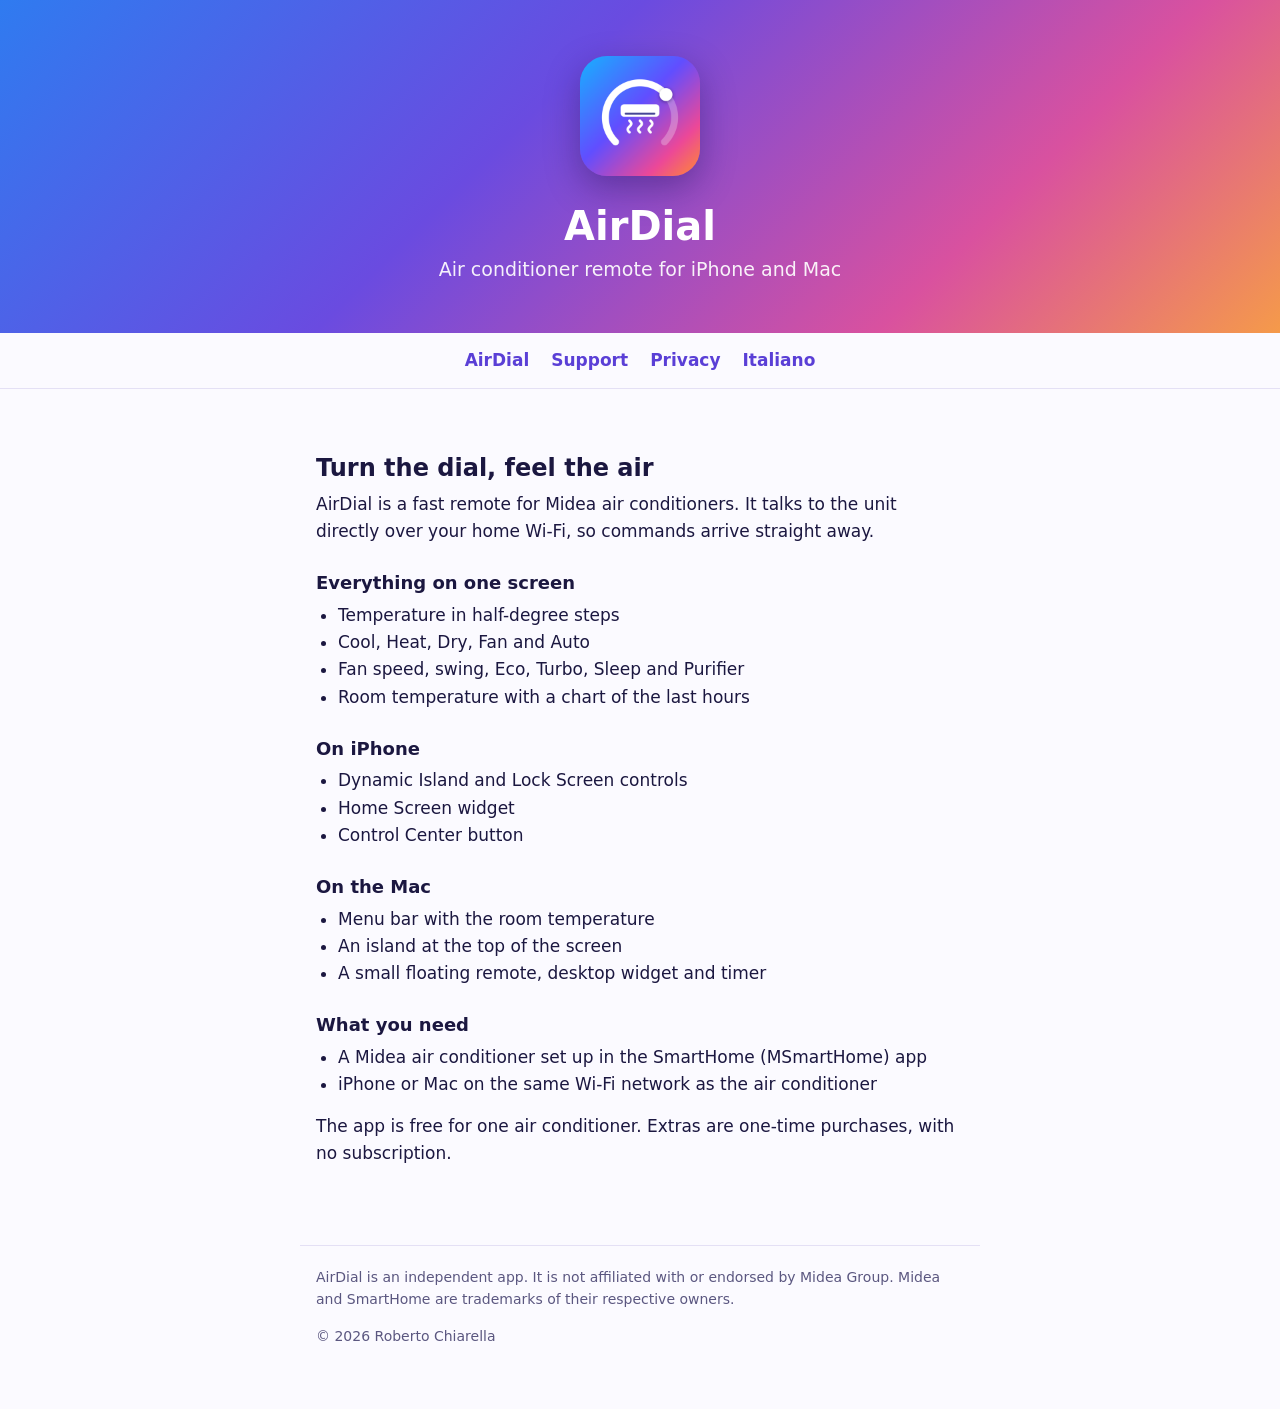
==== index.html @ 5dd9024c "AirDial site: home, support and privacy pages Co-Authored-By: Claude Opus 5.5 <noreply@anthropic.com" ====
<!doctype html>
<html lang="en" data-lang="en">
<head>
<meta charset="utf-8">
<meta name="viewport" content="width=device-width, initial-scale=1">
<title>AirDial</title>
<link rel="icon" href="icon.png">
<link rel="stylesheet" href="style.css">
<script src="lang.js"></script>
</head>
<body>
<header>
<img src="icon.png" alt="AirDial">
<h1>AirDial</h1>
<p lang="en">Air conditioner remote for iPhone and Mac</p>
<p lang="it">Telecomando per condizionatore, su iPhone e Mac</p>
</header>
<nav>
<a href="index.html">AirDial</a>
<a href="support.html"><span lang="en">Support</span><span lang="it">Assistenza</span></a>
<a href="privacy.html">Privacy</a>
<a href="#" onclick="return switchLanguage()"><span lang="en">Italiano</span><span lang="it">English</span></a>
</nav>
<main>

<div lang="en">
<h2>Turn the dial, feel the air</h2>
<p>AirDial is a fast remote for Midea air conditioners. It talks to the unit directly over your home Wi-Fi, so commands arrive straight away.</p>
<h3>Everything on one screen</h3>
<ul><li>Temperature in half-degree steps</li><li>Cool, Heat, Dry, Fan and Auto</li><li>Fan speed, swing, Eco, Turbo, Sleep and Purifier</li><li>Room temperature with a chart of the last hours</li></ul>
<h3>On iPhone</h3>
<ul><li>Dynamic Island and Lock Screen controls</li><li>Home Screen widget</li><li>Control Center button</li></ul>
<h3>On the Mac</h3>
<ul><li>Menu bar with the room temperature</li><li>An island at the top of the screen</li><li>A small floating remote, desktop widget and timer</li></ul>
<h3>What you need</h3>
<ul><li>A Midea air conditioner set up in the SmartHome (MSmartHome) app</li><li>iPhone or Mac on the same Wi-Fi network as the air conditioner</li></ul>
<p>The app is free for one air conditioner. Extras are one-time purchases, with no subscription.</p>
</div>
<div lang="it">
<h2>Gira la manopola e senti l'aria</h2>
<p>AirDial è un telecomando rapido per i condizionatori Midea. Parla con il condizionatore direttamente dal Wi-Fi di casa, quindi i comandi arrivano subito.</p>
<h3>Tutto in una schermata</h3>
<ul><li>Temperatura a passi di mezzo grado</li><li>Freddo, Caldo, Deumidificatore, Ventola e Auto</li><li>Velocità della ventola, alette, Eco, Turbo, Notte e Purificatore</li><li>Temperatura in stanza con il grafico delle ultime ore</li></ul>
<h3>Su iPhone</h3>
<ul><li>Comandi in Dynamic Island e nella schermata di blocco</li><li>Widget per la schermata Home</li><li>Pulsante nel Centro di Controllo</li></ul>
<h3>Sul Mac</h3>
<ul><li>Barra dei menu con la temperatura in stanza</li><li>Un'isola in alto sullo schermo</li><li>Mini telecomando, widget per la scrivania e timer</li></ul>
<h3>Cosa serve</h3>
<ul><li>Un condizionatore Midea configurato nell'app SmartHome (MSmartHome)</li><li>iPhone o Mac sulla stessa rete Wi-Fi del condizionatore</li></ul>
<p>L'app è gratuita per un condizionatore. Gli extra sono acquisti una tantum, senza abbonamento.</p>
</div>
</main>
<footer>
<p lang="en">AirDial is an independent app. It is not affiliated with or endorsed by Midea Group. Midea and SmartHome are trademarks of their respective owners.</p>
<p lang="it">AirDial è un'app indipendente. Non è affiliata a Midea Group né approvata da essa. Midea e SmartHome sono marchi dei rispettivi proprietari.</p>
<p>© 2026 Roberto Chiarella</p>
</footer>
</body>
</html>
---- style.css ----
:root { --ink: #1b1740; --soft: #5b5780; --paper: #fbfaff; --line: #e4e0f5; --accent: #5a3fd6; }
@media (prefers-color-scheme: dark) {
  :root { --ink: #f1eeff; --soft: #a9a4cf; --paper: #131026; --line: #2c2750; --accent: #a996ff; }
}
* { box-sizing: border-box; }
body { margin: 0; background: var(--paper); color: var(--ink);
  font: 17px/1.6 ui-rounded, "SF Pro Rounded", -apple-system, system-ui, sans-serif; }
header { background: linear-gradient(135deg, #2f7bf0, #6a4be0 40%, #d9519f 75%, #f59a4a); color: #fff;
  padding: 56px 16px 48px; text-align: center; }
header img { width: 120px; height: 120px; border-radius: 27px; box-shadow: 0 12px 34px rgba(20, 10, 70, .35); }
header h1 { font-size: 40px; line-height: 1.1; margin: 20px 0 6px; }
header p { margin: 0; font-size: 19px; opacity: .92; }
nav { display: flex; flex-wrap: wrap; gap: 6px 22px; justify-content: center; padding: 14px 16px;
  border-bottom: 1px solid var(--line); }
a { color: var(--accent); }
nav a { text-decoration: none; font-weight: 600; }
nav a:hover, nav a:focus-visible { text-decoration: underline; }
main { max-width: 680px; margin: 0 auto; padding: 28px 16px 64px; }
h2 { font-size: 24px; line-height: 1.25; margin: 36px 0 8px; }
h3 { font-size: 18px; margin: 24px 0 4px; }
p, ul { margin: 0 0 14px; }
ul { padding-left: 22px; }
footer { max-width: 680px; margin: 0 auto; padding: 20px 16px 48px; border-top: 1px solid var(--line);
  color: var(--soft); font-size: 14px; }
html[data-lang="en"] [lang="it"], html[data-lang="it"] [lang="en"] { display: none; }
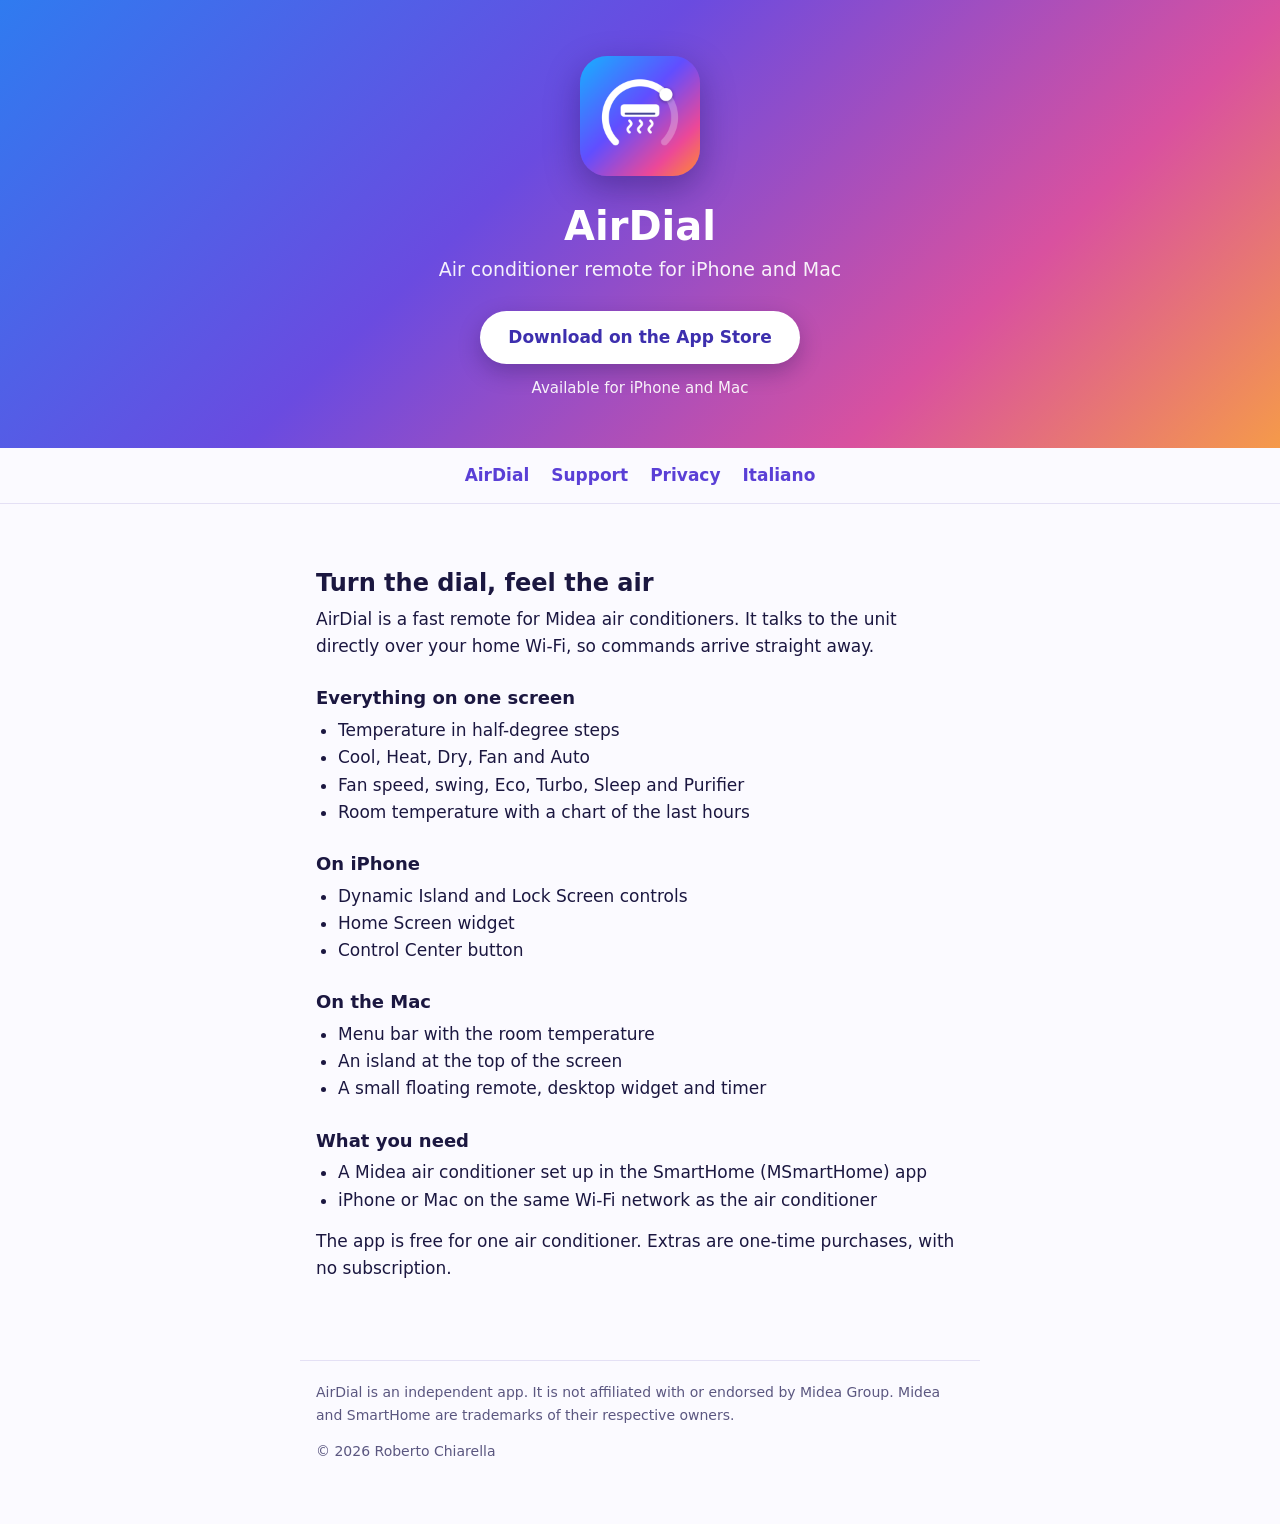
==== commit 271ee1bc: "Add App Store link for iPhone and Mac Co-Authored-By: Claude Opus 5.5 <noreply@anthropic.com>" ====
--- a/index.html
+++ b/index.html
@@ -14,6 +14,10 @@
 <h1>AirDial</h1>
 <p lang="en">Air conditioner remote for iPhone and Mac</p>
 <p lang="it">Telecomando per condizionatore, su iPhone e Mac</p>
+<a class="store" href="https://apps.apple.com/app/id6822468442">
+<span lang="en">Download on the App Store</span><span lang="it">Scarica su App Store</span>
+</a>
+<p class="platforms"><span lang="en">Available for iPhone and Mac</span><span lang="it">Disponibile per iPhone e Mac</span></p>
 </header>
 <nav>
 <a href="index.html">AirDial</a>
--- a/style.css
+++ b/style.css
@@ -23,3 +23,7 @@
 footer { max-width: 680px; margin: 0 auto; padding: 20px 16px 48px; border-top: 1px solid var(--line);
   color: var(--soft); font-size: 14px; }
 html[data-lang="en"] [lang="it"], html[data-lang="it"] [lang="en"] { display: none; }
+header .store { display: inline-block; margin-top: 26px; padding: 13px 28px; border-radius: 999px;
+  background: #fff; color: #3d2fae; font-weight: 700; text-decoration: none; box-shadow: 0 8px 22px rgba(20, 10, 70, .28); }
+header .store:hover, header .store:focus-visible { background: #f1edff; }
+header .platforms { margin-top: 12px; font-size: 15px; }
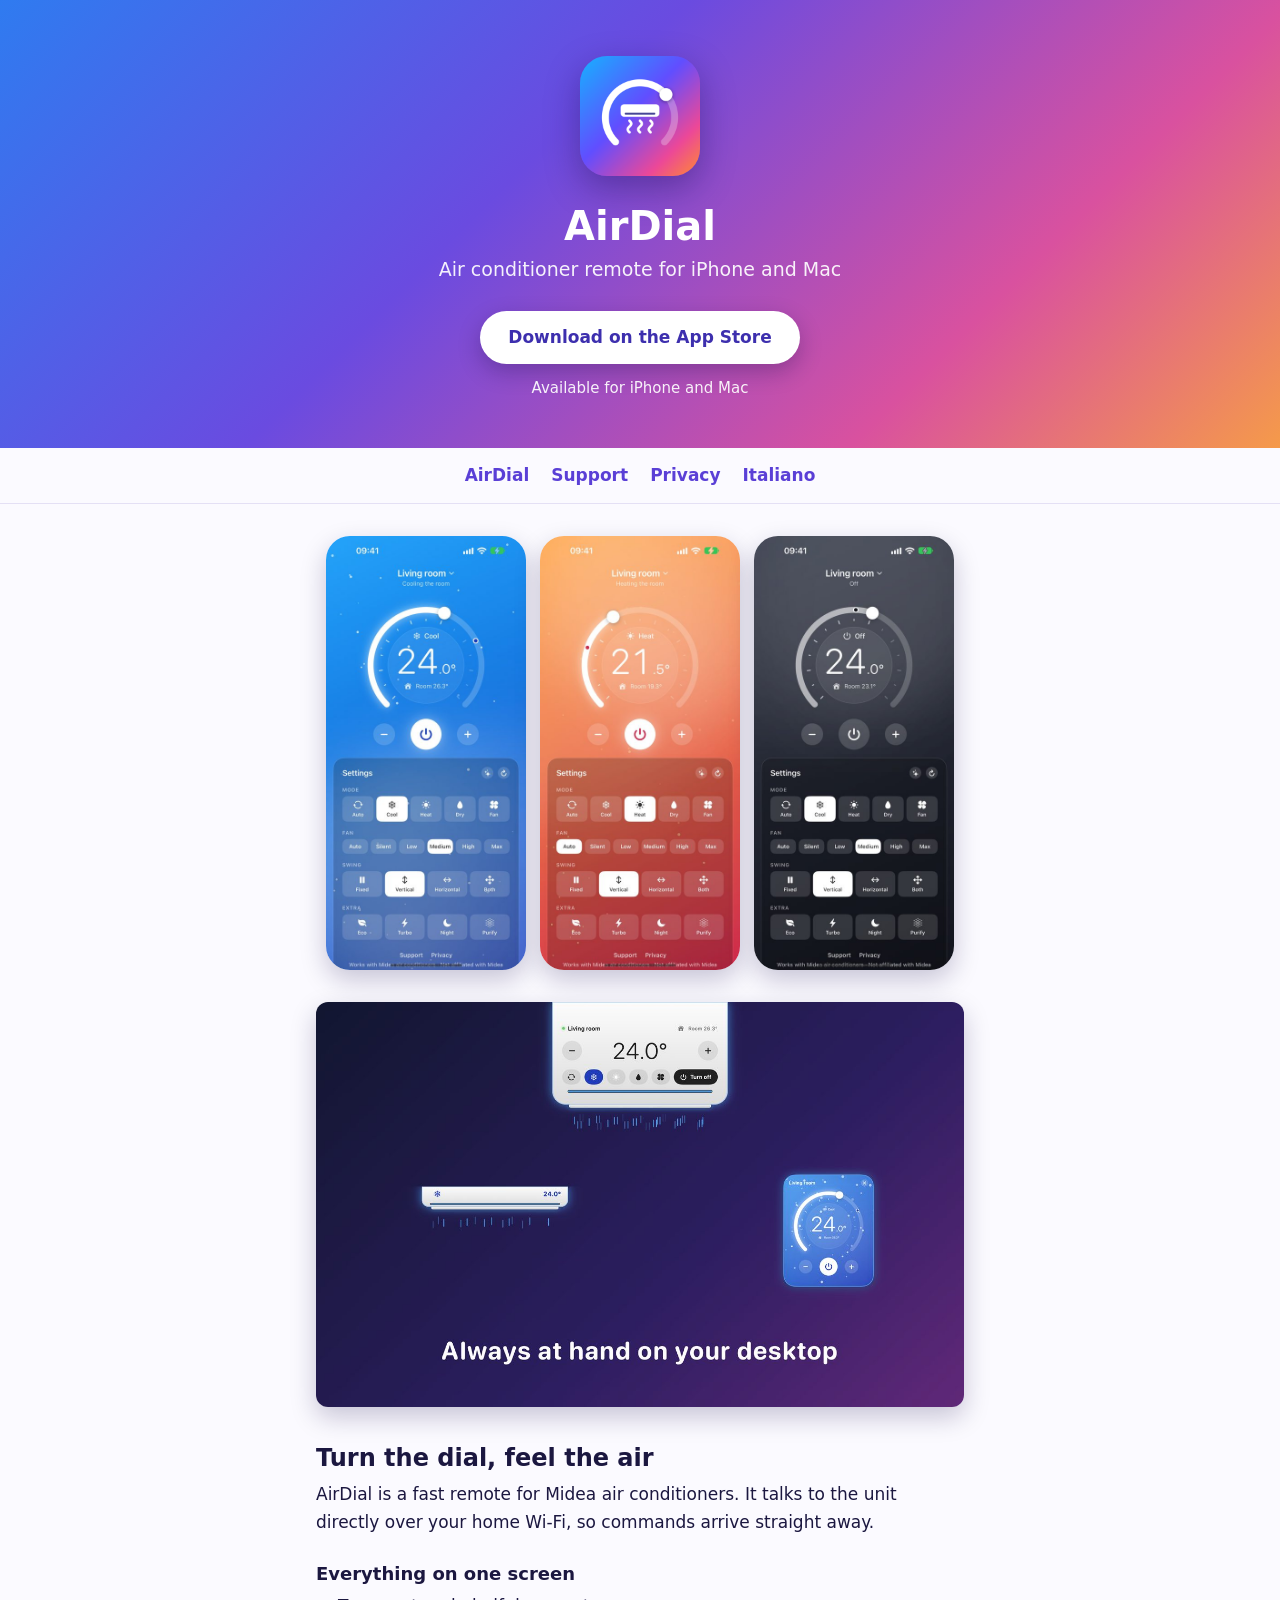
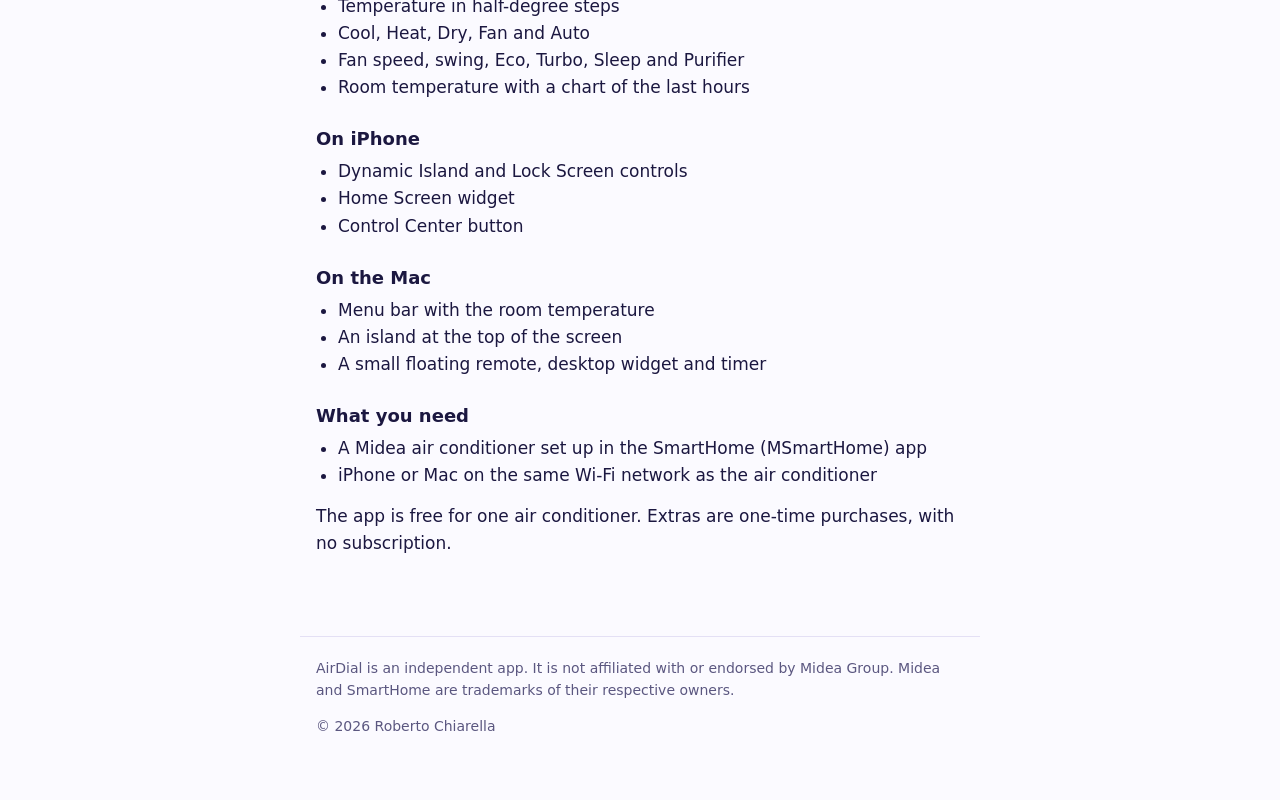
==== commit c5c994b6: "Home: iPhone and Mac screenshots Co-Authored-By: Claude Opus 5.5 <noreply@anthropic.com>" ====
--- a/index.html
+++ b/index.html
@@ -26,6 +26,10 @@
 <a href="#" onclick="return switchLanguage()"><span lang="en">Italiano</span><span lang="it">English</span></a>
 </nav>
 <main>
+<div class="shots" lang="en"><img src="img/iphone-en-1-cool.jpg" alt="Cooling" width="440" height="956" loading="lazy"><img src="img/iphone-en-2-heat.jpg" alt="Heating" width="440" height="956" loading="lazy"><img src="img/iphone-en-3-off.jpg" alt="Off" width="440" height="956" loading="lazy"></div>
+<img class="mac" lang="en" src="img/mac-en-desktop.jpg" alt="AirDial on the Mac" width="1200" height="750" loading="lazy">
+<div class="shots" lang="it"><img src="img/iphone-it-1-cool.jpg" alt="Freddo" width="440" height="956" loading="lazy"><img src="img/iphone-it-2-heat.jpg" alt="Caldo" width="440" height="956" loading="lazy"><img src="img/iphone-it-3-off.jpg" alt="Spento" width="440" height="956" loading="lazy"></div>
+<img class="mac" lang="it" src="img/mac-it-desktop.jpg" alt="AirDial sul Mac" width="1200" height="750" loading="lazy">
 
 <div lang="en">
 <h2>Turn the dial, feel the air</h2>
--- a/style.css
+++ b/style.css
@@ -27,3 +27,10 @@
   background: #fff; color: #3d2fae; font-weight: 700; text-decoration: none; box-shadow: 0 8px 22px rgba(20, 10, 70, .28); }
 header .store:hover, header .store:focus-visible { background: #f1edff; }
 header .platforms { margin-top: 12px; font-size: 15px; }
+.shots { display: flex; gap: 14px; overflow-x: auto; scroll-snap-type: x mandatory; padding: 4px 2px 14px;
+  margin: 0 -16px; padding-left: 16px; padding-right: 16px; }
+.shots img { flex: 0 0 auto; width: 200px; height: auto; border-radius: 24px; scroll-snap-align: start;
+  box-shadow: 0 10px 26px rgba(20, 10, 70, .22); }
+img.mac { display: block; width: 100%; height: auto; margin: 18px 0 8px; border-radius: 12px;
+  box-shadow: 0 10px 26px rgba(20, 10, 70, .22); }
+@media (min-width: 700px) { .shots { justify-content: center; overflow: visible; margin: 0; padding: 4px 0 14px; } }
